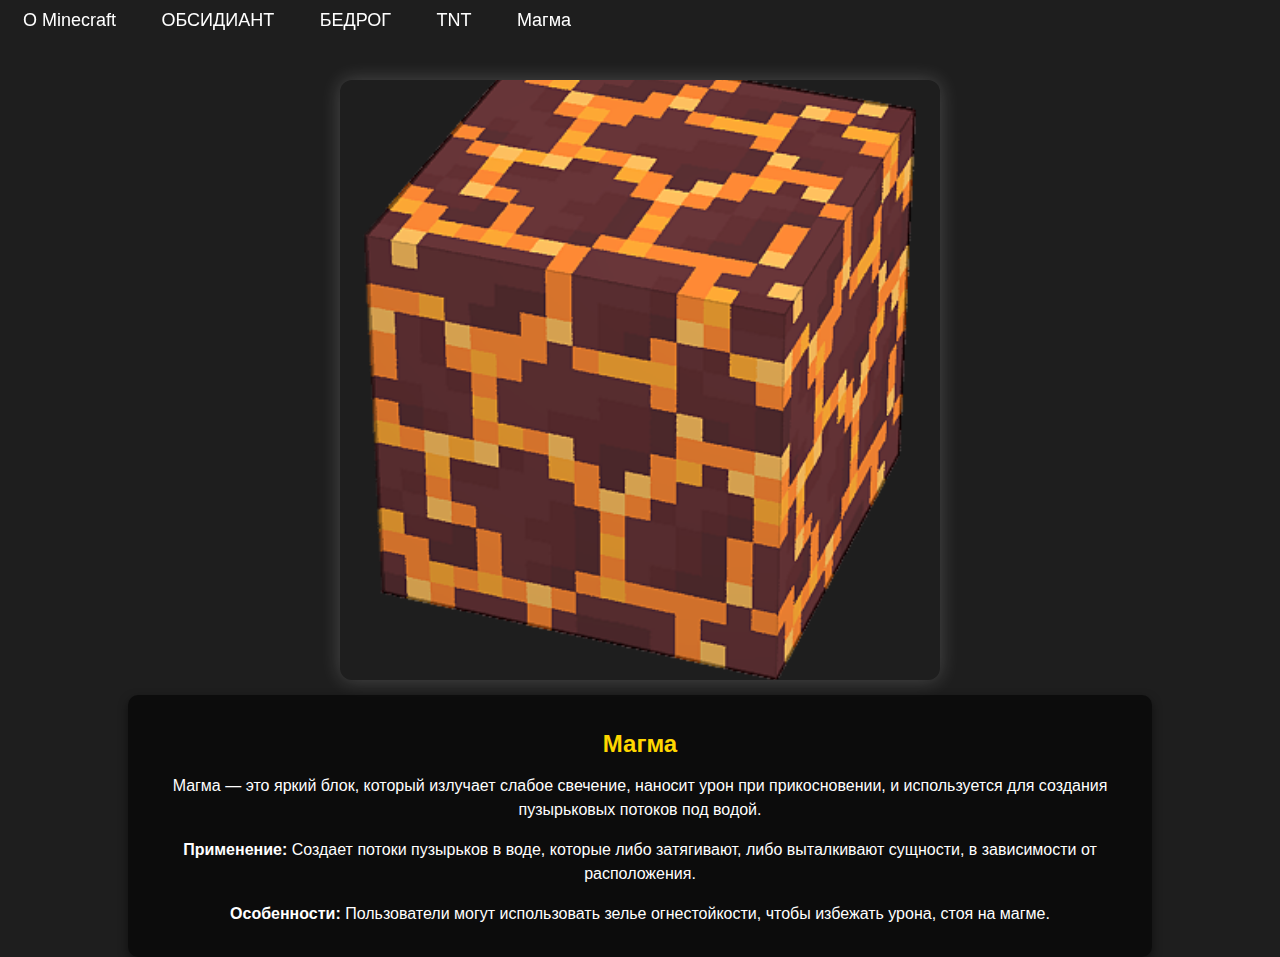
==== magma.html @ 15734155 "создание проэкта" ====
<!DOCTYPE html>
<html lang="en">
<head>
  <meta charset="UTF-8">
  <meta name="viewport" content="width=device-width, initial-scale=1.0">
  <title>Магма</title>
  <link rel="stylesheet" href="styles.css">
</head>
<body class="magma-page">
  <header>
    <nav>
      <a href="main.html">О Minecraft</a>
      <a href="index.html">ОБСИДИАНТ</a>
      <a href="bedrock.html" class="current-page">БЕДРОГ</a>
      <a href="tnt.html">TNT</a>
      <a href="magma.html">Магма</a>
      
    </nav>
    
  </header>
  <div class="content-container">
    <div class="glow-container">
      <img src="./лава.png" alt="Магма в Майнкрафте" class="glow-image">
    </div>
    <div class="block-description">
      <h2>Магма</h2>
      <p>Магма — это яркий блок, который излучает слабое свечение, наносит урон при прикосновении, и используется для создания пузырьковых потоков под водой.</p>
      <p><strong>Применение:</strong> Создает потоки пузырьков в воде, которые либо затягивают, либо выталкивают сущности, в зависимости от расположения.</p>
      <p><strong>Особенности:</strong> Пользователи могут использовать зелье огнестойкости, чтобы избежать урона, стоя на магме.</p>
    </div>
  </div>
</body>
</html>
---- styles.css ----
/* Основные стили для страниц */
body {
  display: flex;
  flex-direction: column;
  justify-content: center;
  align-items: center;
  min-height: 100vh;
  margin: 0;
  background-color: #1e1e1e;
  color: #fff;
  font-family: Arial, sans-serif;
}

header {
  position: fixed;
  top: 10px;
  left: 10px;
}

nav a {
  color: #fff;
  text-decoration: none;
  font-size: 18px;
  margin-right: 15px;
  padding: 8px 12px;
  border: 1px solid transparent;
  border-radius: 5px;
  transition: 0.3s;
}

nav a:hover {
  background-color: rgba(255, 255, 255, 0.2);
  border-color: rgba(255, 255, 255, 0.5);
}

/* Контейнер для блока и текста */
.content-container {
  display: flex;
  flex-direction: column;
  align-items: center;
  justify-content: center;
  width: 80%; /* фиксируем ширину */
  text-align: center;
  margin-top: 80px; /* с учетом фиксированной навигации */
}

.glow-container {
  position: relative;
  width: 600px;
  height: 600px;
}

.glow-image {
  width: 600px; /* фиксируем размер изображений */
  height: 600px;
  object-fit: cover; /* сохраняем соотношение сторон */
  border-radius: 12px;
  box-shadow: 0 0 20px rgba(255, 255, 255, 0.2);
}

/* Описание блока */
.block-description {
  margin-top: 15px;
  background-color: rgba(0, 0, 0, 0.6);
  padding: 15px;
  border-radius: 10px;
  box-shadow: 0 4px 10px rgba(0, 0, 0, 0.5);
}

.block-description h2 {
  font-size: 24px;
  margin-bottom: 10px;
  color: #ffd700;
}

.block-description p {
  font-size: 16px;
  line-height: 1.5;
  color: #ffffff;
}

/* Одинаковое поведение для всех страниц */
body.bedrock-page .glow-container {
  animation: glow-white 2s infinite;
}

body.tnt-page .glow-container {
  animation: glow-red 2s infinite;
}

body.magma-page .glow-container {
  animation: glow-orange 2s infinite;
}

@keyframes glow-white {
  0%, 100% {
    box-shadow: 0 0 20px rgba(255, 255, 255, 0.8);
  }
  50% {
    box-shadow: 0 0 30px rgba(255, 255, 255, 1);
  }
}

@keyframes glow-red {
  0%, 100% {
    box-shadow: 0 0 20px rgba(255, 0, 0, 0.8);
  }
  50% {
    box-shadow: 0 0 30px rgba(255, 0, 0, 1);
  }
}

@keyframes glow-orange {
  0%, 100% {
    box-shadow: 0 0 20px rgba(255, 165, 0, 0.8);
  }
  50% {
    box-shadow: 0 0 30px rgba(255, 165, 0, 1);
  }
}
/* Основной контейнер галереи */
.gallery-container {
  display: flex;
  justify-content: space-between;
  margin-top: 20px;
  width: 100%;
}

/* Колонка изображений */
.gallery-column {
  display: flex;
  flex-direction: column;
  align-items: center;
  width: 30%;
}

/* Каждый элемент галереи */
.gallery-item {
  margin-bottom: 20px;
  text-align: center;
}

/* Изображения в галерее */
.gallery-item img {
  width: 100%;
  max-width: 240px; /* Фиксированная ширина */
  max-height: 240px;
  border-radius: 12px;
  box-shadow: 0 4px 10px rgba(255, 255, 255, 0.3);
}

/* Текст под изображением */
.gallery-item p {
  margin-top: 10px;
  font-size: 16px;
  color: #ffffff;
}
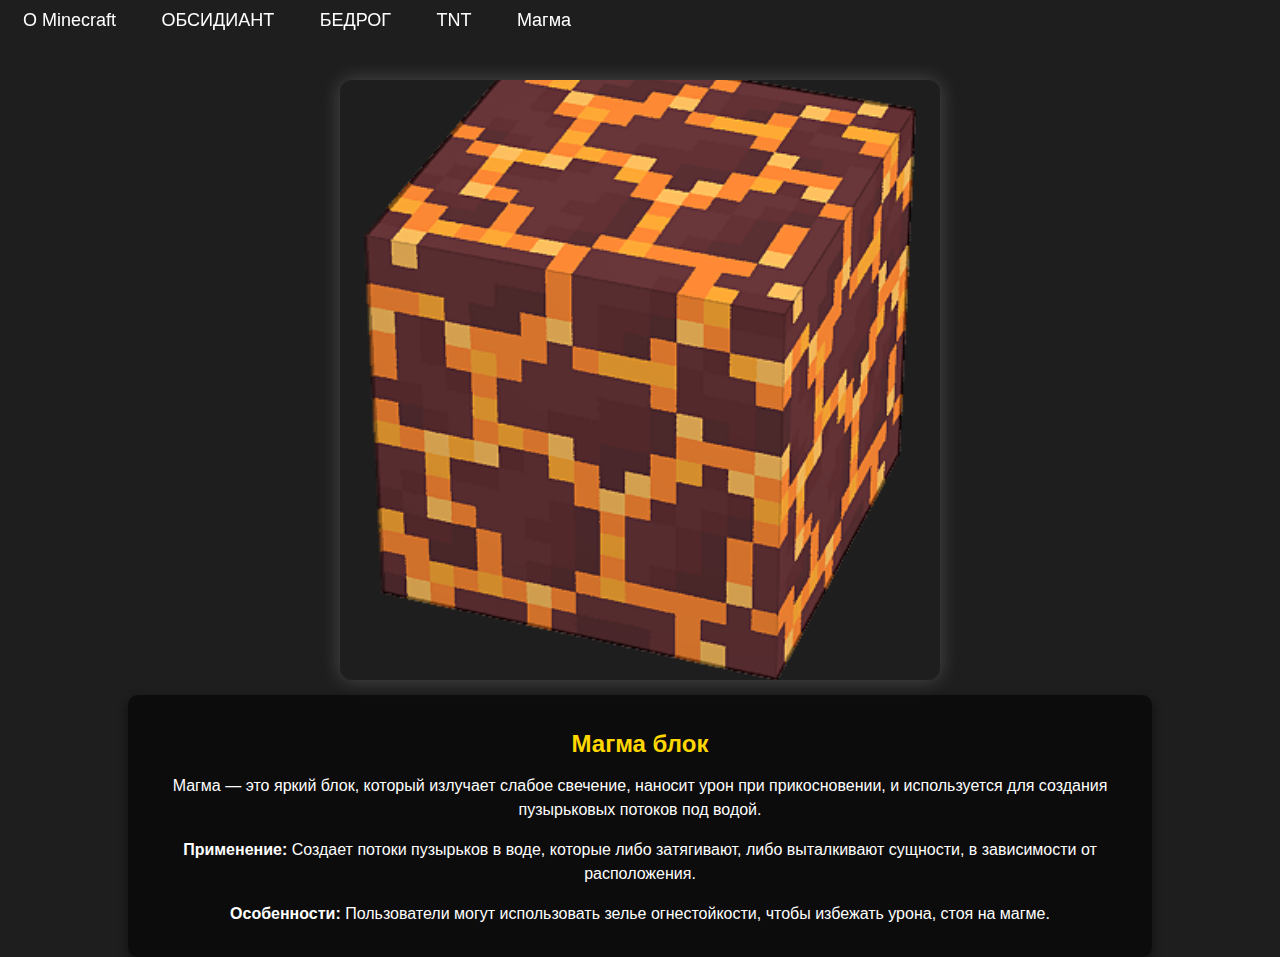
==== commit 6d6537cb: "обновление" ====
--- a/magma.html
+++ b/magma.html
@@ -23,7 +23,7 @@
       <img src="./лава.png" alt="Магма в Майнкрафте" class="glow-image">
     </div>
     <div class="block-description">
-      <h2>Магма</h2>
+      <h2>Магма блок</h2>
       <p>Магма — это яркий блок, который излучает слабое свечение, наносит урон при прикосновении, и используется для создания пузырьковых потоков под водой.</p>
       <p><strong>Применение:</strong> Создает потоки пузырьков в воде, которые либо затягивают, либо выталкивают сущности, в зависимости от расположения.</p>
       <p><strong>Особенности:</strong> Пользователи могут использовать зелье огнестойкости, чтобы избежать урона, стоя на магме.</p>
